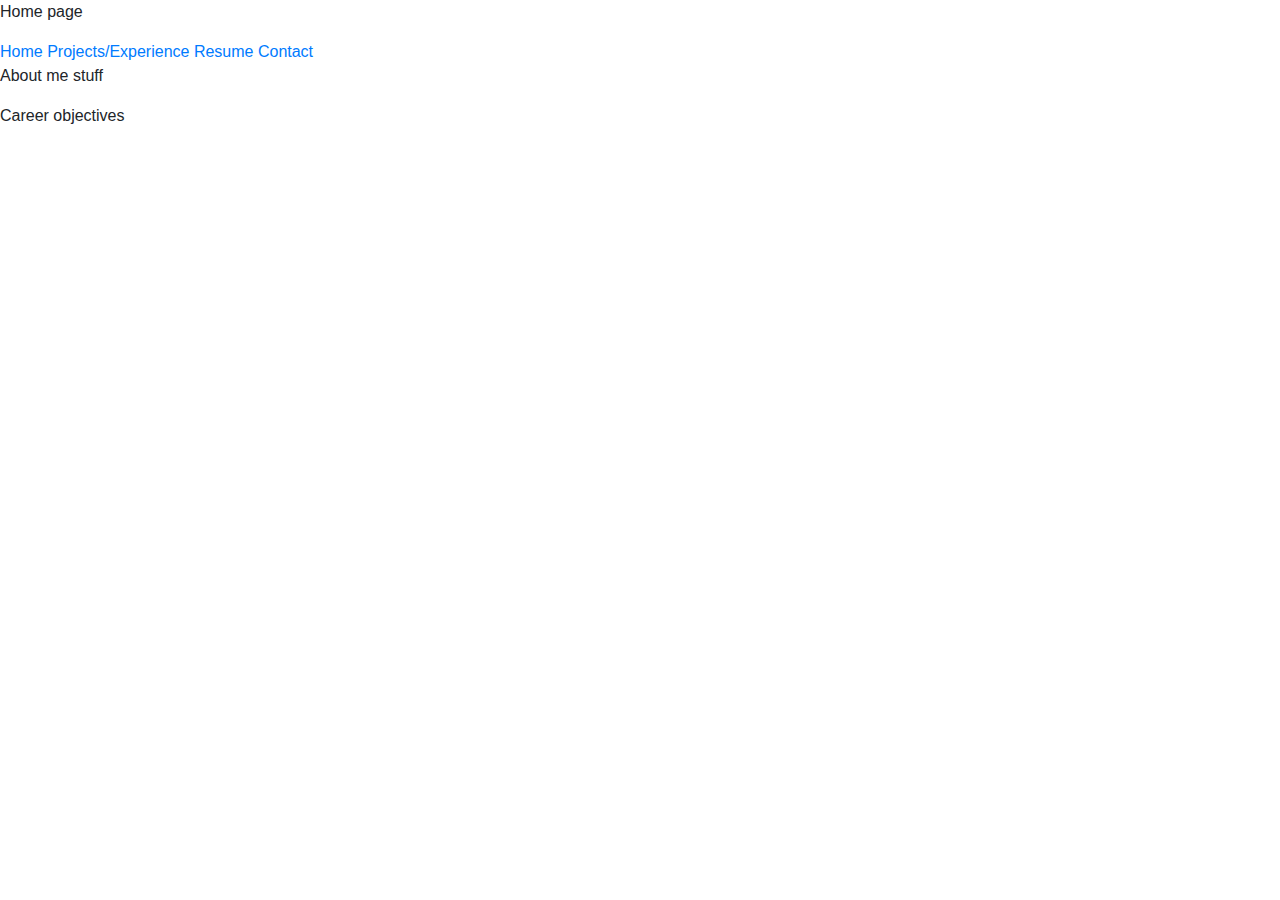
==== index.html @ 03402a9f "adding bootstrap" ====
<!doctype html>
<html lang="en">
<head>
  <title>Home</title>
  <link rel="stylesheet" href="https://maxcdn.bootstrapcdn.com/bootstrap/4.0.0/css/bootstrap.min.css" integrity="sha384-Gn5384xqQ1aoWXA+058RXPxPg6fy4IWvTNh0E263XmFcJlSAwiGgFAW/dAiS6JXm" crossorigin="anonymous">

  <meta name="viewport" content="width=device-width, initial-scale=1, shrink-to-fit=no">
</head>
<body>
  <!-- nav tab -->

  <p>Home page</p>

  <a href="index.html">Home</a>
  <a href="projects.html">Projects/Experience</a>
  <a href="resume.html">Resume</a>
  <a href="contact.html">Contact</a>

  <p>About me stuff</p>


  <p>Career objectives</p>

  <script src="https://code.jquery.com/jquery-3.2.1.slim.min.js" integrity="sha384-KJ3o2DKtIkvYIK3UENzmM7KCkRr/rE9/Qpg6aAZGJwFDMVNA/GpGFF93hXpG5KkN" crossorigin="anonymous"></script>
  <script src="https://cdnjs.cloudflare.com/ajax/libs/popper.js/1.12.9/umd/popper.min.js" integrity="sha384-ApNbgh9B+Y1QKtv3Rn7W3mgPxhU9K/ScQsAP7hUibX39j7fakFPskvXusvfa0b4Q" crossorigin="anonymous"></script>
  <script src="https://maxcdn.bootstrapcdn.com/bootstrap/4.0.0/js/bootstrap.min.js" integrity="sha384-JZR6Spejh4U02d8jOt6vLEHfe/JQGiRRSQQxSfFWpi1MquVdAyjUar5+76PVCmYl" crossorigin="anonymous"></script>
</body>
</html>
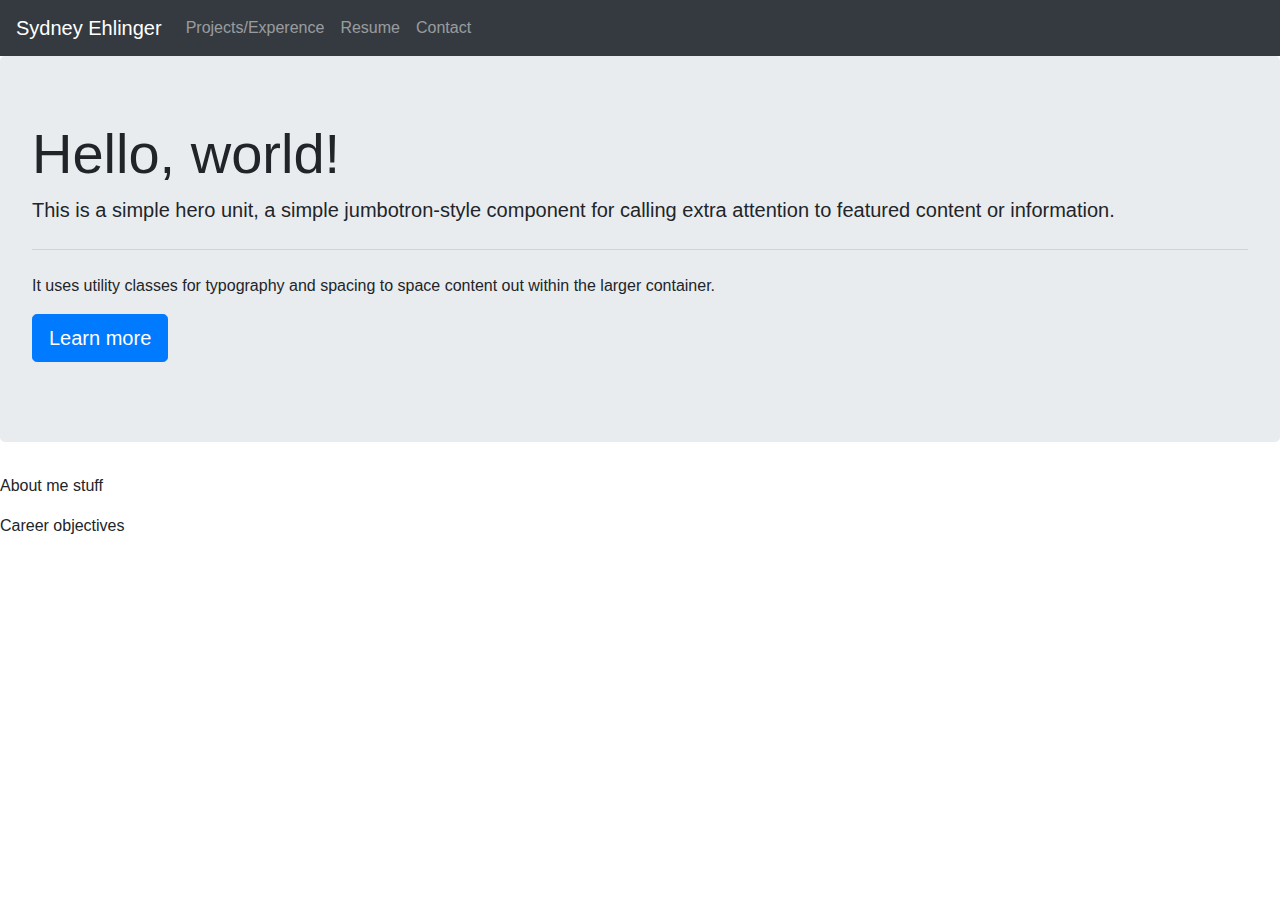
==== commit 034bb667: "adding navbar and jumbotron" ====
--- a/index.html
+++ b/index.html
@@ -8,13 +8,36 @@
 </head>
 <body>
   <!-- nav tab -->
+  <nav class="navbar sticky-top navbar-expand-lg navbar-dark bg-dark">
+  <a class="navbar-brand" href="index.html">Sydney Ehlinger</a>
+  <button class="navbar-toggler" type="button" data-toggle="collapse" data-target="#navbarNav" aria-controls="navbarNav" aria-expanded="false" aria-label="Toggle navigation">
+    <span class="navbar-toggler-icon"></span>
+  </button>
+  <div class="collapse navbar-collapse" id="navbarNav">
+    <ul class="navbar-nav">
+      <li class="nav-item">
+        <a class="nav-link" href="projects.html">Projects/Experence</a>
+      </li>
+      <li class="nav-item">
+        <a class="nav-link" href="resume.html">Resume</a>
+      </li>
+      <li class="nav-item">
+        <a class="nav-link" href="contact.html">Contact</a>
+      </li>
+    </ul>
+  </div>
+</nav>
 
-  <p>Home page</p>
-
-  <a href="index.html">Home</a>
-  <a href="projects.html">Projects/Experience</a>
-  <a href="resume.html">Resume</a>
-  <a href="contact.html">Contact</a>
+<!-- jumbotron -->
+<div class="jumbotron">
+  <h1 class="display-4">Hello, world!</h1>
+  <p class="lead">This is a simple hero unit, a simple jumbotron-style component for calling extra attention to featured content or information.</p>
+  <hr class="my-4">
+  <p>It uses utility classes for typography and spacing to space content out within the larger container.</p>
+  <p class="lead">
+    <a class="btn btn-primary btn-lg" href="#" role="button">Learn more</a>
+  </p>
+</div>
 
   <p>About me stuff</p>
 
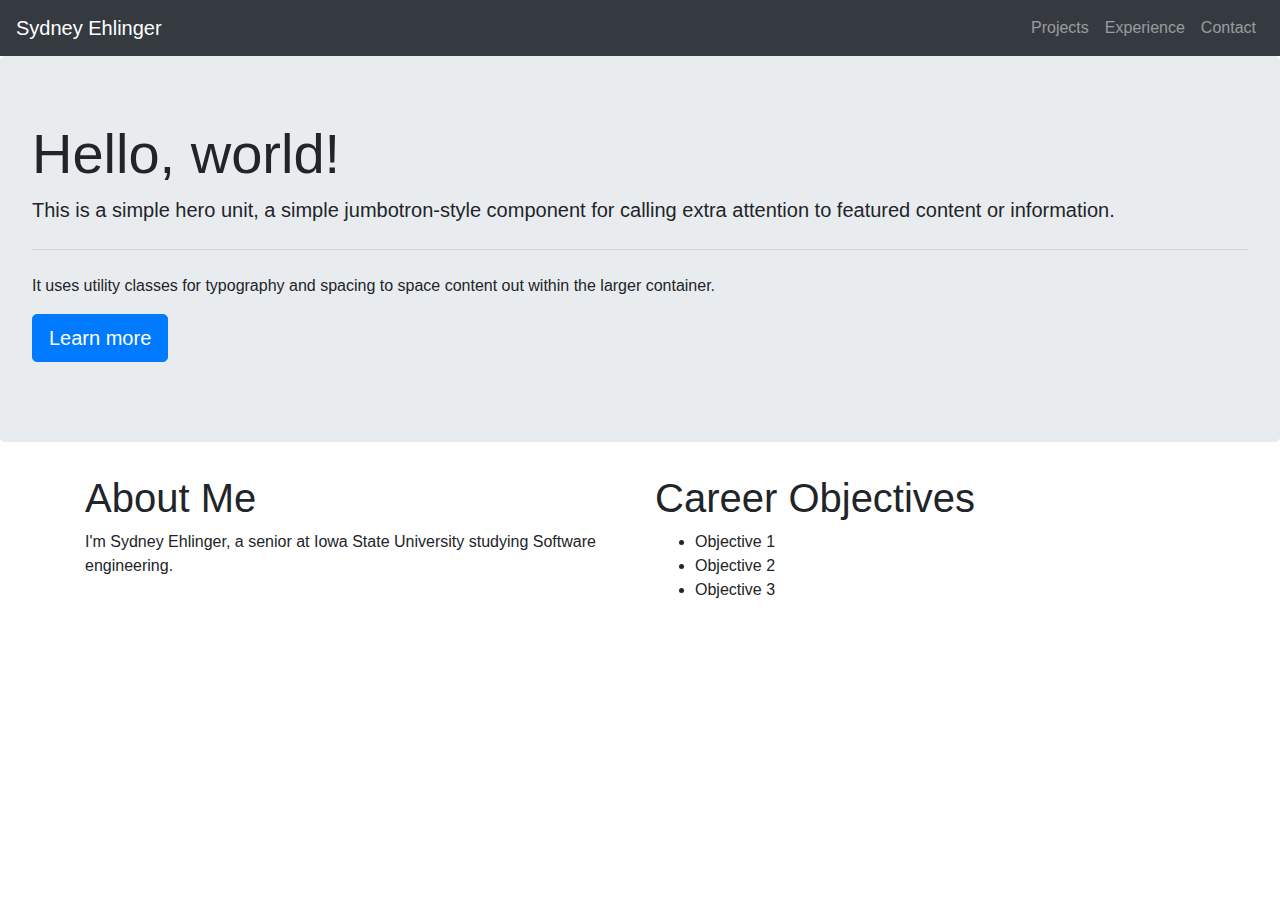
==== commit 524e82e5: "adding place holders" ====
--- a/index.html
+++ b/index.html
@@ -13,13 +13,13 @@
   <button class="navbar-toggler" type="button" data-toggle="collapse" data-target="#navbarNav" aria-controls="navbarNav" aria-expanded="false" aria-label="Toggle navigation">
     <span class="navbar-toggler-icon"></span>
   </button>
-  <div class="collapse navbar-collapse" id="navbarNav">
+  <div class="collapse navbar-collapse justify-content-end" id="navbarNav">
     <ul class="navbar-nav">
       <li class="nav-item">
-        <a class="nav-link" href="projects.html">Projects/Experence</a>
+        <a class="nav-link" href="projects.html">Projects</a>
       </li>
       <li class="nav-item">
-        <a class="nav-link" href="resume.html">Resume</a>
+        <a class="nav-link" href="resume.html">Experience</a>
       </li>
       <li class="nav-item">
         <a class="nav-link" href="contact.html">Contact</a>
@@ -39,10 +39,21 @@
   </p>
 </div>
 
-  <p>About me stuff</p>
-
-
-  <p>Career objectives</p>
+<div class="container">
+  <div class="row">
+    <div class="col">
+      <h1>About Me</h1>
+      <p>I'm Sydney Ehlinger, a senior at Iowa State University studying Software engineering.</p>
+    </div>
+    <div class="col">
+      <h1>Career Objectives</h1>
+      <ul>
+        <li>Objective 1</li>
+        <li>Objective 2</li>
+        <li>Objective 3</li>
+      </ul>
+    </div>
+  </div>
 
   <script src="https://code.jquery.com/jquery-3.2.1.slim.min.js" integrity="sha384-KJ3o2DKtIkvYIK3UENzmM7KCkRr/rE9/Qpg6aAZGJwFDMVNA/GpGFF93hXpG5KkN" crossorigin="anonymous"></script>
   <script src="https://cdnjs.cloudflare.com/ajax/libs/popper.js/1.12.9/umd/popper.min.js" integrity="sha384-ApNbgh9B+Y1QKtv3Rn7W3mgPxhU9K/ScQsAP7hUibX39j7fakFPskvXusvfa0b4Q" crossorigin="anonymous"></script>
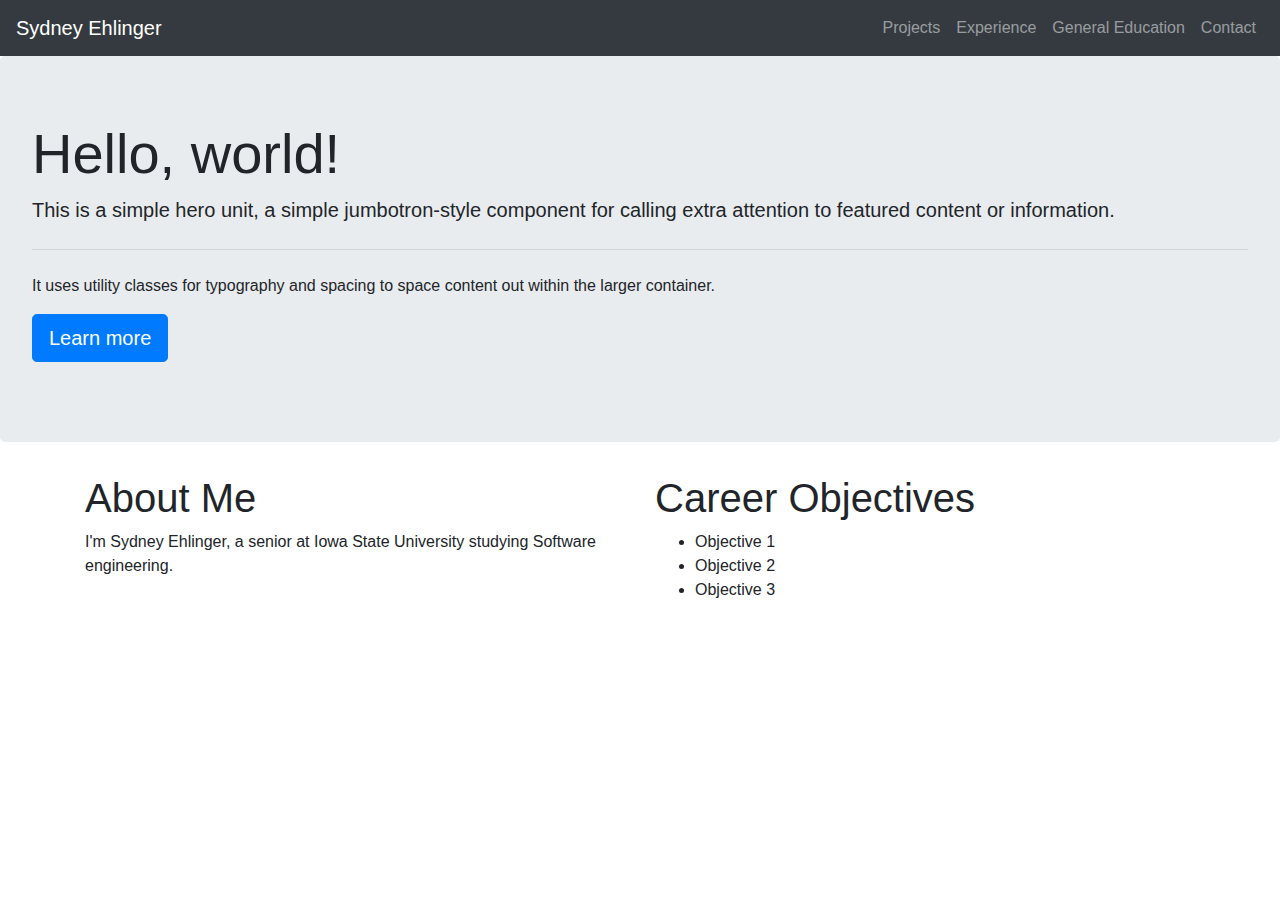
==== commit 337ab6a0: "adding general education" ====
--- a/index.html
+++ b/index.html
@@ -1,5 +1,6 @@
 <!doctype html>
 <html lang="en">
+<!-- no peaking :) -->
 <head>
   <title>Home</title>
   <link rel="stylesheet" href="https://maxcdn.bootstrapcdn.com/bootstrap/4.0.0/css/bootstrap.min.css" integrity="sha384-Gn5384xqQ1aoWXA+058RXPxPg6fy4IWvTNh0E263XmFcJlSAwiGgFAW/dAiS6JXm" crossorigin="anonymous">
@@ -20,6 +21,9 @@
       </li>
       <li class="nav-item">
         <a class="nav-link" href="resume.html">Experience</a>
+      </li>
+      <li class="nav-item">
+        <a class="nav-link" href="education.html">General Education</a>
       </li>
       <li class="nav-item">
         <a class="nav-link" href="contact.html">Contact</a>
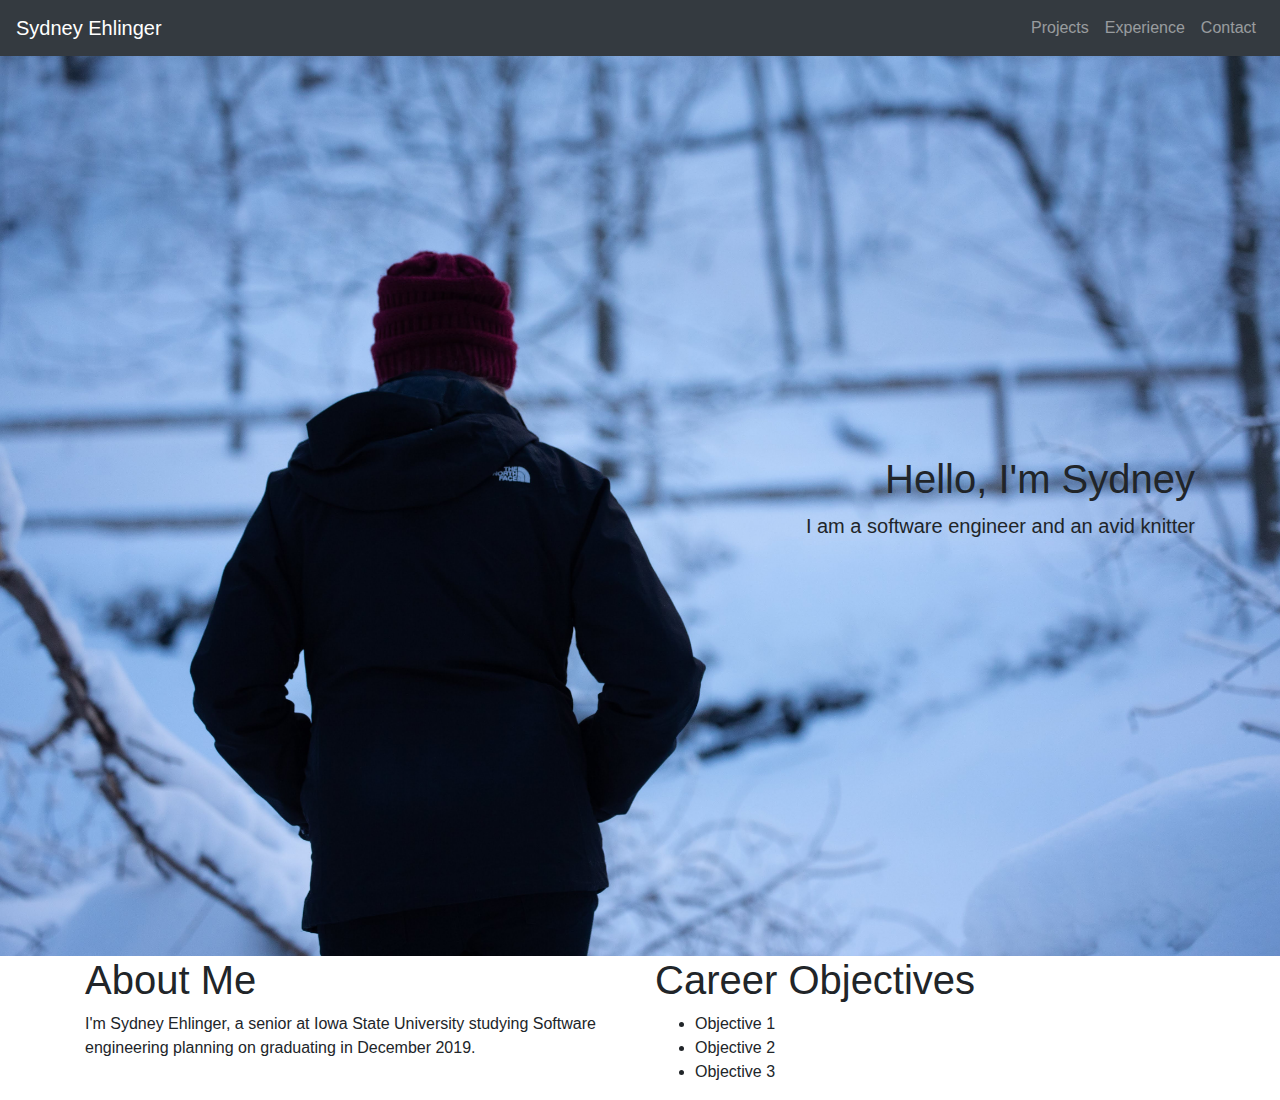
==== commit 5c5d25f0: "fixing front page" ====
--- a/index.html
+++ b/index.html
@@ -4,6 +4,7 @@
 <head>
   <title>Home</title>
   <link rel="stylesheet" href="https://maxcdn.bootstrapcdn.com/bootstrap/4.0.0/css/bootstrap.min.css" integrity="sha384-Gn5384xqQ1aoWXA+058RXPxPg6fy4IWvTNh0E263XmFcJlSAwiGgFAW/dAiS6JXm" crossorigin="anonymous">
+  <link rel="stylesheet" href="index.css">
 
   <meta name="viewport" content="width=device-width, initial-scale=1, shrink-to-fit=no">
 </head>
@@ -23,31 +24,30 @@
         <a class="nav-link" href="resume.html">Experience</a>
       </li>
       <li class="nav-item">
-        <a class="nav-link" href="education.html">General Education</a>
-      </li>
-      <li class="nav-item">
         <a class="nav-link" href="contact.html">Contact</a>
       </li>
     </ul>
   </div>
 </nav>
 
-<!-- jumbotron -->
-<div class="jumbotron">
-  <h1 class="display-4">Hello, world!</h1>
-  <p class="lead">This is a simple hero unit, a simple jumbotron-style component for calling extra attention to featured content or information.</p>
-  <hr class="my-4">
-  <p>It uses utility classes for typography and spacing to space content out within the larger container.</p>
-  <p class="lead">
-    <a class="btn btn-primary btn-lg" href="#" role="button">Learn more</a>
-  </p>
-</div>
+<!-- Full Page Image Header with Vertically Centered Content -->
+<header class="masthead">
+  <div class="container h-100">
+    <div class="row h-100 align-items-center">
+      <div class="col-12 text-right">
+        <h1 class="font-weight-light">Hello, I'm Sydney</h1>
+        <p class="lead">I am a software engineer and an avid knitter</p>
+      </div>
+    </div>
+  </div>
+</header>
 
 <div class="container">
   <div class="row">
     <div class="col">
       <h1>About Me</h1>
-      <p>I'm Sydney Ehlinger, a senior at Iowa State University studying Software engineering.</p>
+      <p>I'm Sydney Ehlinger, a senior at Iowa State University studying Software engineering planning on
+        graduating in December 2019.</p>
     </div>
     <div class="col">
       <h1>Career Objectives</h1>
--- a/index.css
+++ b/index.css
@@ -0,0 +1,8 @@
+.masthead {
+  height: 100vh;
+  min-height: 500px;
+  background-image: url('img/bckgrd.jpg');
+  background-size: cover;
+  background-position: center;
+  background-repeat: no-repeat;
+}
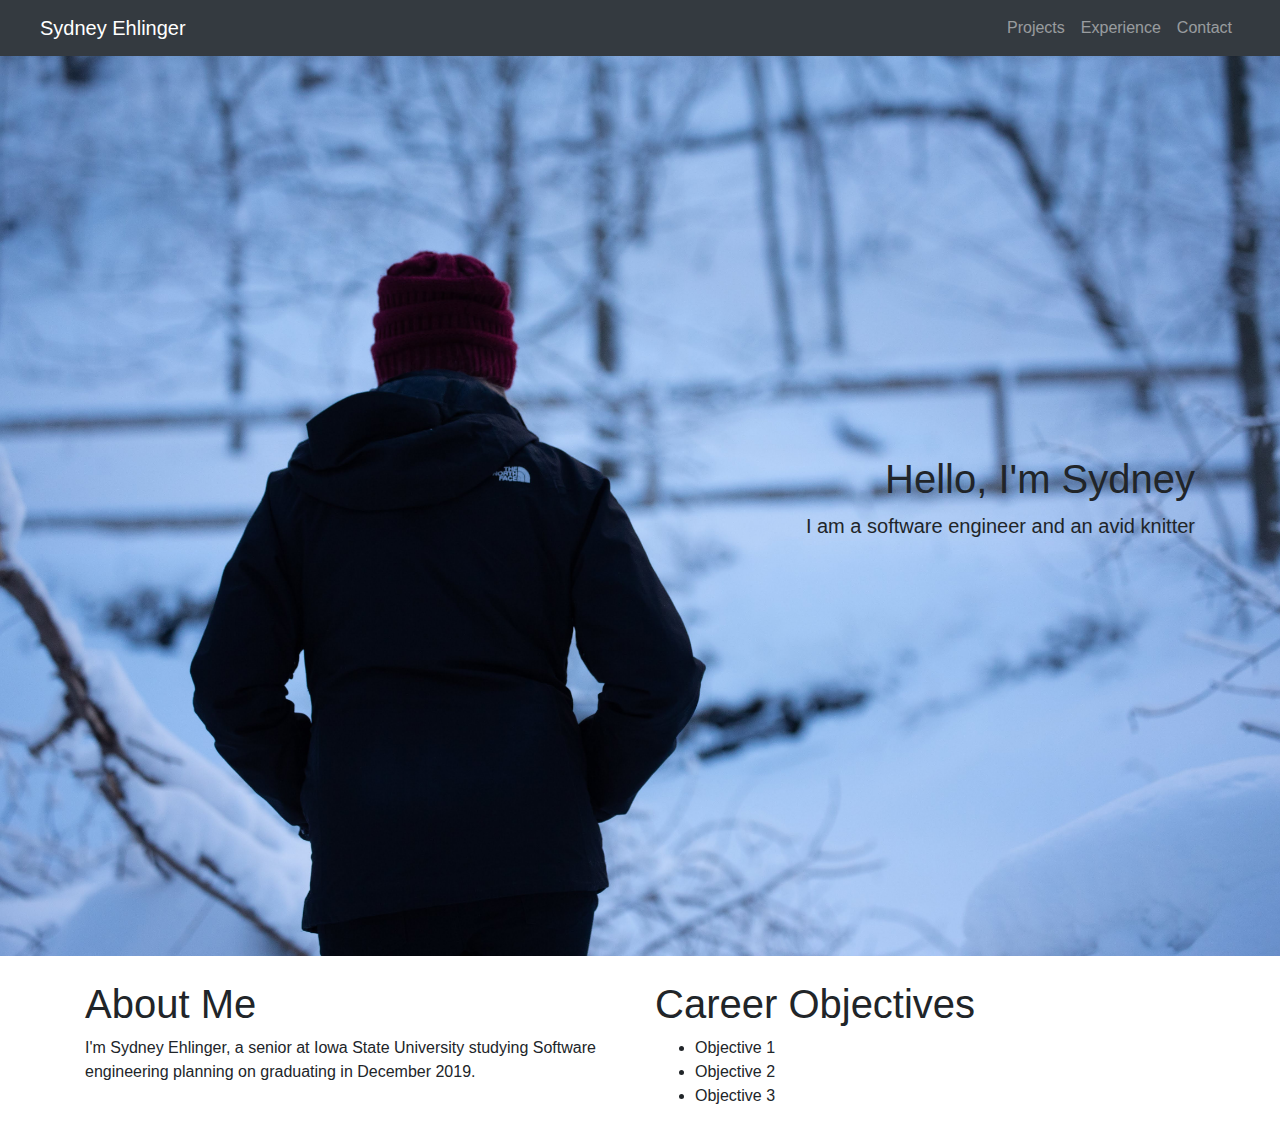
==== commit 48fb0041: "edits" ====
--- a/index.html
+++ b/index.html
@@ -11,11 +11,11 @@
 <body>
   <!-- nav tab -->
   <nav class="navbar sticky-top navbar-expand-lg navbar-dark bg-dark">
-  <a class="navbar-brand" href="index.html">Sydney Ehlinger</a>
+  <a class="navbar-brand ml-4" href="index.html">Sydney Ehlinger</a>
   <button class="navbar-toggler" type="button" data-toggle="collapse" data-target="#navbarNav" aria-controls="navbarNav" aria-expanded="false" aria-label="Toggle navigation">
     <span class="navbar-toggler-icon"></span>
   </button>
-  <div class="collapse navbar-collapse justify-content-end" id="navbarNav">
+  <div class="collapse navbar-collapse justify-content-end mr-4" id="navbarNav">
     <ul class="navbar-nav">
       <li class="nav-item">
         <a class="nav-link" href="projects.html">Projects</a>
@@ -35,7 +35,7 @@
   <div class="container h-100">
     <div class="row h-100 align-items-center">
       <div class="col-12 text-right">
-        <h1 class="font-weight-light">Hello, I'm Sydney</h1>
+        <h1 class="font-weight-light"><strong>Hello, I'm Sydney</strong></h1>
         <p class="lead">I am a software engineer and an avid knitter</p>
       </div>
     </div>
@@ -44,12 +44,12 @@
 
 <div class="container">
   <div class="row">
-    <div class="col">
+    <div class="col-md-6 mt-4">
       <h1>About Me</h1>
       <p>I'm Sydney Ehlinger, a senior at Iowa State University studying Software engineering planning on
         graduating in December 2019.</p>
     </div>
-    <div class="col">
+    <div class="col-md-6 mt-4">
       <h1>Career Objectives</h1>
       <ul>
         <li>Objective 1</li>
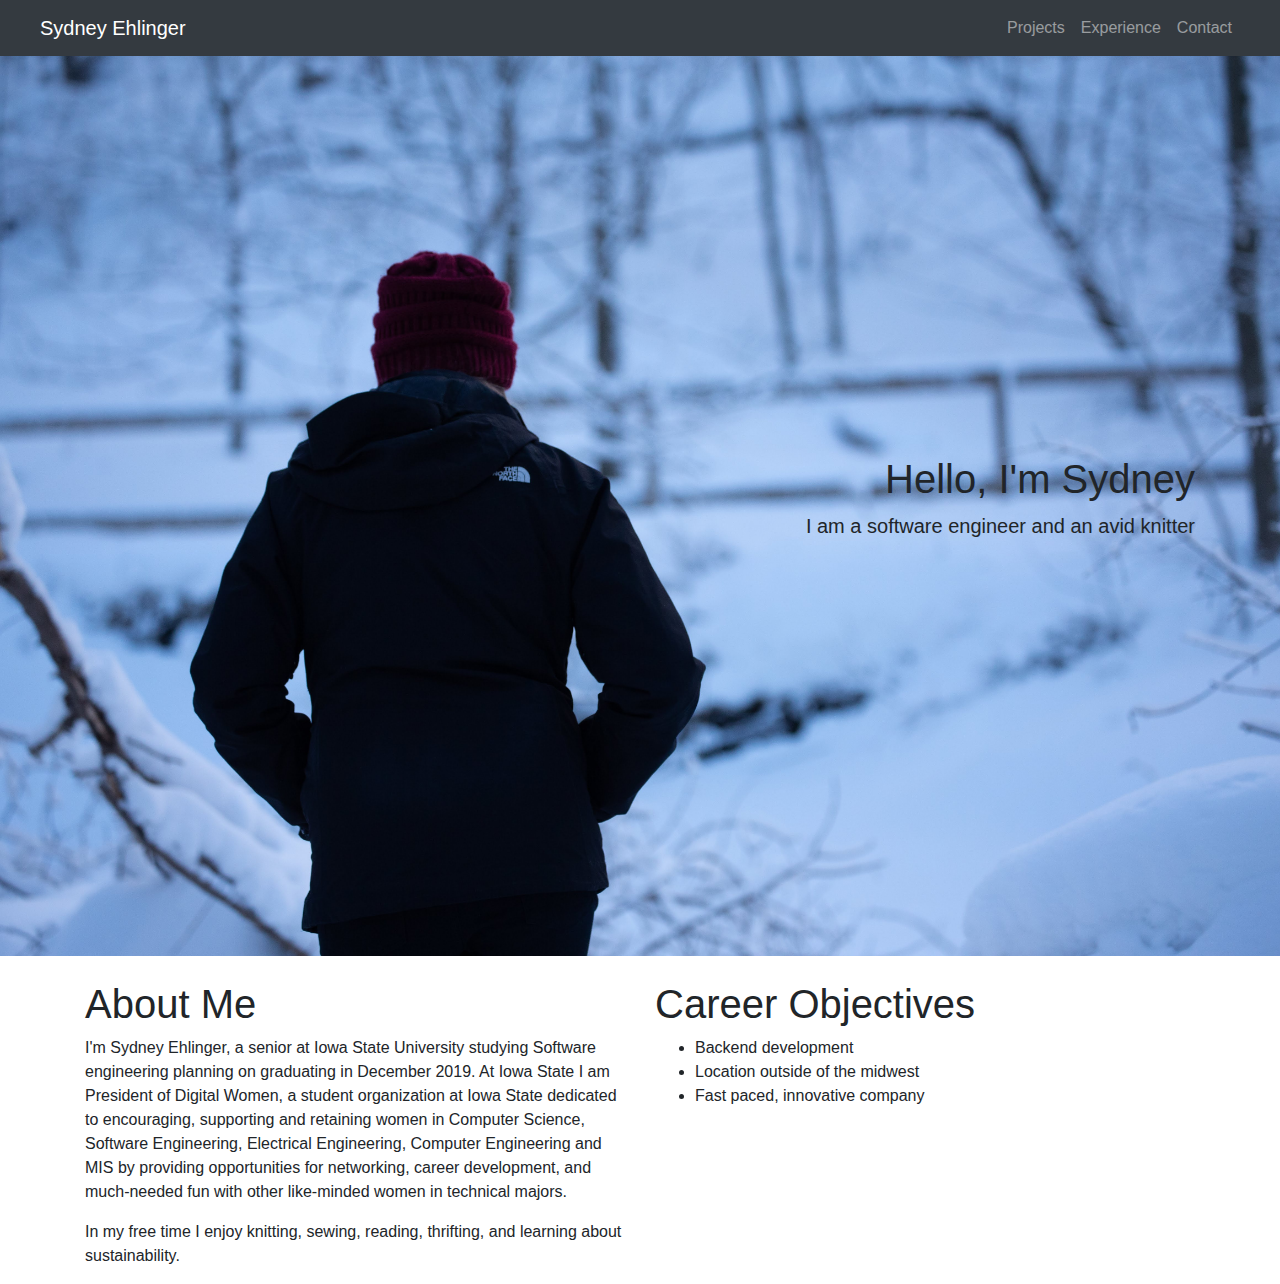
==== commit 0b54b497: "finishing up content" ====
--- a/index.html
+++ b/index.html
@@ -47,14 +47,15 @@
     <div class="col-md-6 mt-4">
       <h1>About Me</h1>
       <p>I'm Sydney Ehlinger, a senior at Iowa State University studying Software engineering planning on
-        graduating in December 2019.</p>
+        graduating in December 2019. At Iowa State I am President of Digital Women, a student organization at Iowa State dedicated to encouraging, supporting and retaining women in Computer Science, Software Engineering, Electrical Engineering, Computer Engineering and MIS by providing opportunities for networking, career development, and much-needed fun with other like-minded women in technical majors. </p>
+      <p>In my free time I enjoy knitting, sewing, reading, thrifting, and learning about sustainability.</p>
     </div>
     <div class="col-md-6 mt-4">
       <h1>Career Objectives</h1>
       <ul>
-        <li>Objective 1</li>
-        <li>Objective 2</li>
-        <li>Objective 3</li>
+        <li>Backend development</li>
+        <li>Location outside of the midwest</li>
+        <li>Fast paced, innovative company</li>
       </ul>
     </div>
   </div>
--- a/index.css
+++ b/index.css
@@ -6,3 +6,10 @@
   background-position: center;
   background-repeat: no-repeat;
 }
+
+footer {
+    position: fixed;
+    height: 100px;
+    bottom: 0;
+    width: 100%;
+}
